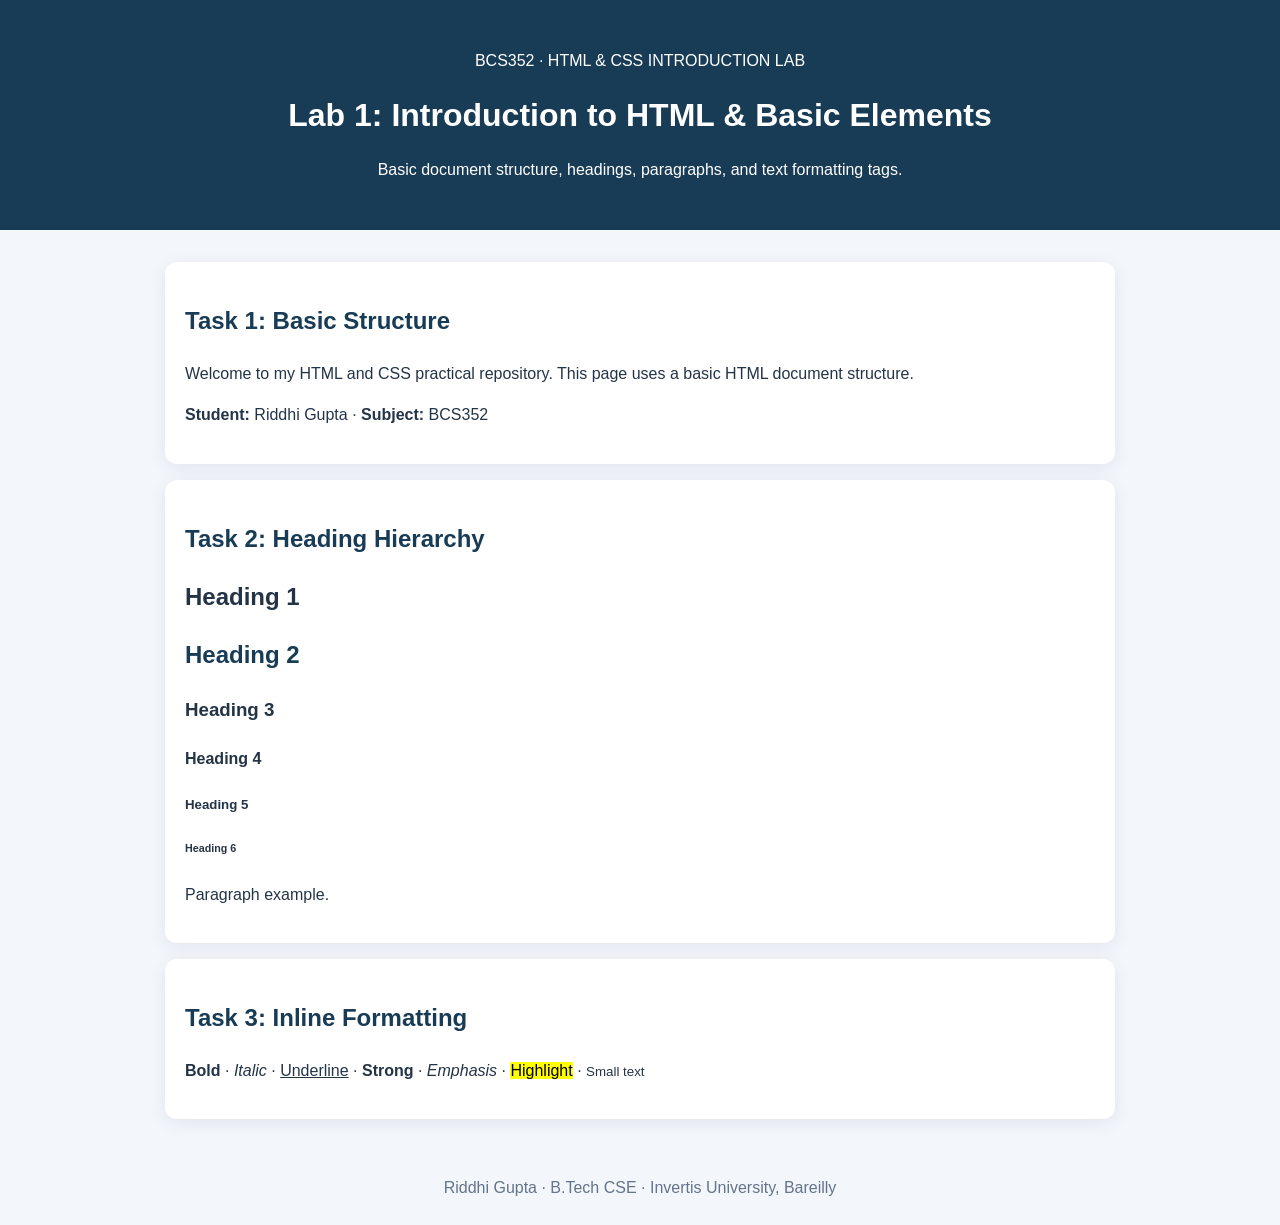
==== Lab1/index.html @ a1bbfea6 "Prepare HTML and CSS practicals for Riddhi Gupta" ====
<!DOCTYPE html>
<html lang="en"><head><meta charset="UTF-8"><meta name="viewport" content="width=device-width, initial-scale=1.0"><title>Lab 1: Introduction to HTML & Basic Elements</title><link rel="stylesheet" href="style.css"></head><body><header class="hero"><p>BCS352 · HTML &amp; CSS INTRODUCTION LAB</p><h1>Lab 1: Introduction to HTML & Basic Elements</h1><p>Basic document structure, headings, paragraphs, and text formatting tags.</p></header><main class="container"><section class="card"><h2>Task 1: Basic Structure</h2><p>Welcome to my HTML and CSS practical repository. This page uses a basic HTML document structure.</p><p><strong>Student:</strong> Riddhi Gupta · <strong>Subject:</strong> BCS352</p></section><section class="card"><h2>Task 2: Heading Hierarchy</h2><h1>Heading 1</h1><h2>Heading 2</h2><h3>Heading 3</h3><h4>Heading 4</h4><h5>Heading 5</h5><h6>Heading 6</h6><p>Paragraph example.</p></section><section class="card"><h2>Task 3: Inline Formatting</h2><p><b>Bold</b> · <i>Italic</i> · <u>Underline</u> · <strong>Strong</strong> · <em>Emphasis</em> · <mark>Highlight</mark> · <small>Small text</small></p></section></main><footer>Riddhi Gupta · B.Tech CSE · Invertis University, Bareilly</footer></body></html>
---- Lab1/style.css ----
*{box-sizing:border-box}body{margin:0;font:16px/1.6 Arial,sans-serif;color:#243447;background:#f3f6fb}.hero{background:#183b56;color:#fff;text-align:center;padding:2rem 1rem}.hero h1{margin:.25rem 0}.container{width:min(100% - 2rem,950px);margin:2rem auto}.card{background:#fff;padding:1.25rem;margin:1rem 0;border-radius:12px;box-shadow:0 4px 18px rgba(20,40,70,.08)}h2{color:#183b56}a{color:#1261a0}label{display:block;margin:.6rem 0}input,select{max-width:100%;padding:.6rem;border:1px solid #b8c7d9;border-radius:6px}button{padding:.7rem 1rem;border:0;border-radius:6px;background:#1261a0;color:white;cursor:pointer}.secondary{background:#63788a}fieldset{margin:1rem 0;padding:1rem;border:1px solid #b8c7d9;border-radius:8px}table{border-collapse:collapse;width:100%}th,td{padding:.7rem;border:1px solid #ccd6e0;text-align:left}th{background:#e7eef6}footer{text-align:center;color:#64748b;padding:1.5rem}.placeholder{min-height:140px;display:grid;place-items:center;border:2px dashed #99aabd;background:#e8eef5}.scroll{overflow-x:auto}.subhead{padding:1rem;background:#e2ebf4}.subhead h2{margin:.2rem 0}tbody tr:nth-child(even){background:#f0f5fa}@media(max-width:640px){.container{width:calc(100% - 1rem)}.card{padding:1rem}}
/* Lab-specific styles are included with the common practical styles. */
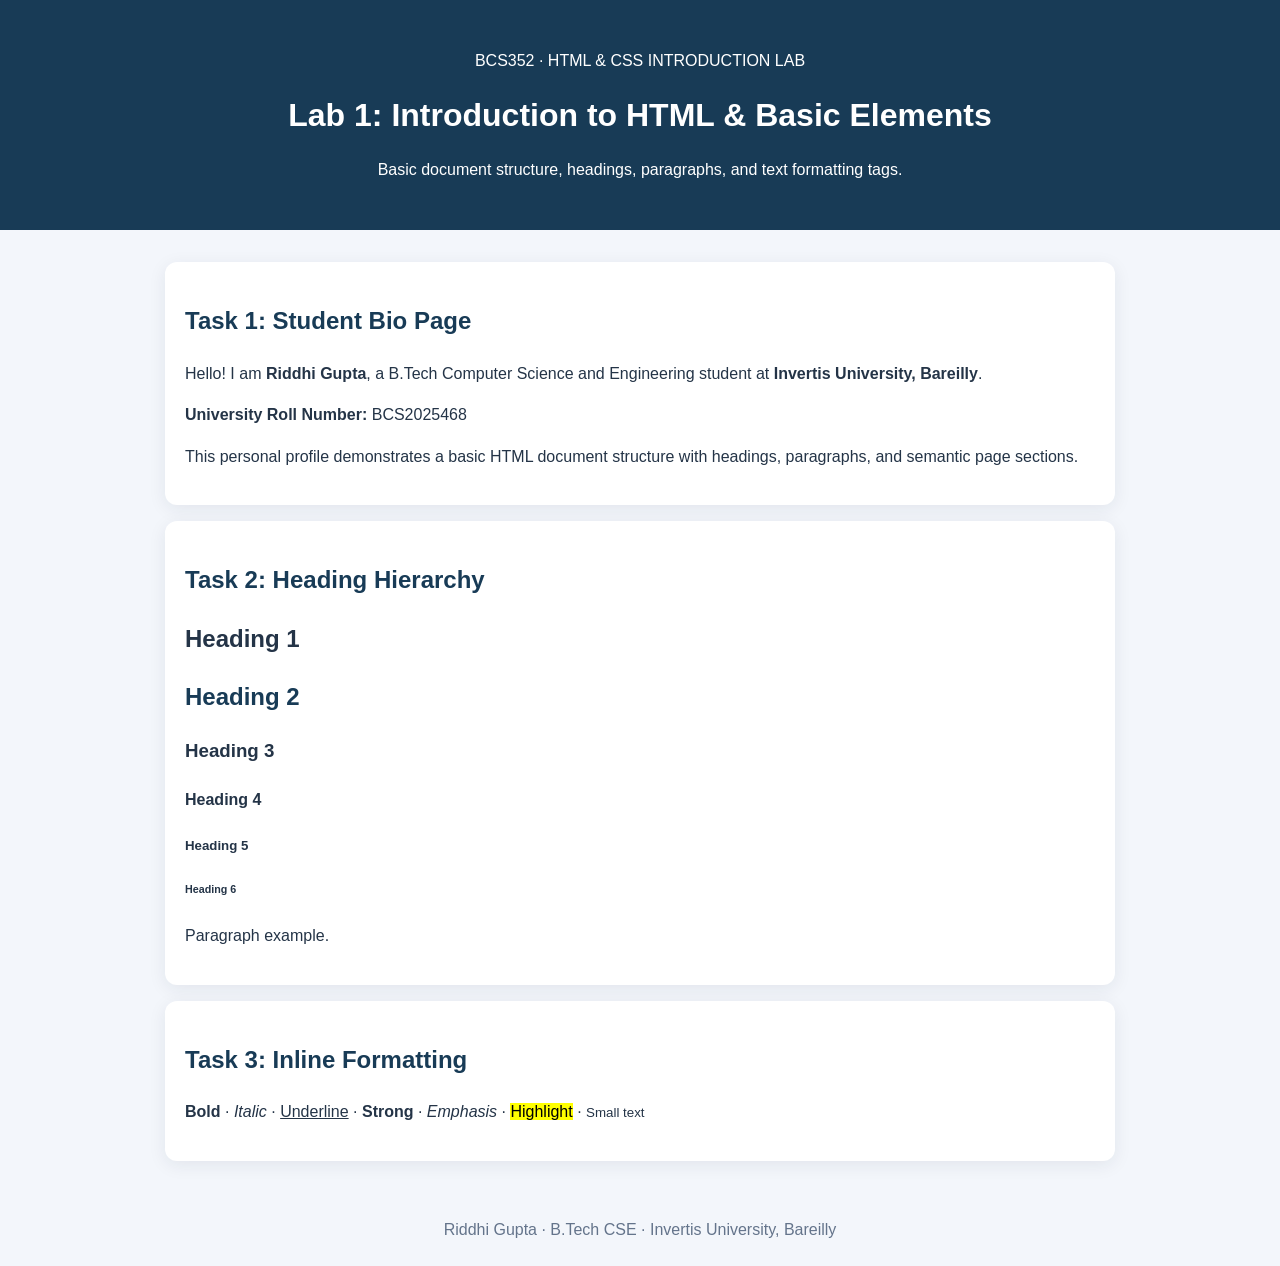
==== commit b2f28690: "Expand Lab 1 basic biography page with Riddhi's academic profile" ====
--- a/Lab1/index.html
+++ b/Lab1/index.html
@@ -1,2 +1,2 @@
 <!DOCTYPE html>
-<html lang="en"><head><meta charset="UTF-8"><meta name="viewport" content="width=device-width, initial-scale=1.0"><title>Lab 1: Introduction to HTML & Basic Elements</title><link rel="stylesheet" href="style.css"></head><body><header class="hero"><p>BCS352 · HTML &amp; CSS INTRODUCTION LAB</p><h1>Lab 1: Introduction to HTML & Basic Elements</h1><p>Basic document structure, headings, paragraphs, and text formatting tags.</p></header><main class="container"><section class="card"><h2>Task 1: Basic Structure</h2><p>Welcome to my HTML and CSS practical repository. This page uses a basic HTML document structure.</p><p><strong>Student:</strong> Riddhi Gupta · <strong>Subject:</strong> BCS352</p></section><section class="card"><h2>Task 2: Heading Hierarchy</h2><h1>Heading 1</h1><h2>Heading 2</h2><h3>Heading 3</h3><h4>Heading 4</h4><h5>Heading 5</h5><h6>Heading 6</h6><p>Paragraph example.</p></section><section class="card"><h2>Task 3: Inline Formatting</h2><p><b>Bold</b> · <i>Italic</i> · <u>Underline</u> · <strong>Strong</strong> · <em>Emphasis</em> · <mark>Highlight</mark> · <small>Small text</small></p></section></main><footer>Riddhi Gupta · B.Tech CSE · Invertis University, Bareilly</footer></body></html>
+<html lang="en"><head><meta charset="UTF-8"><meta name="viewport" content="width=device-width, initial-scale=1.0"><title>Lab 1: Introduction to HTML & Basic Elements</title><link rel="stylesheet" href="style.css"></head><body><header class="hero"><p>BCS352 · HTML &amp; CSS INTRODUCTION LAB</p><h1>Lab 1: Introduction to HTML & Basic Elements</h1><p>Basic document structure, headings, paragraphs, and text formatting tags.</p></header><main class="container"><section class="card"><h2>Task 1: Student Bio Page</h2><p>Hello! I am <strong>Riddhi Gupta</strong>, a B.Tech Computer Science and Engineering student at <strong>Invertis University, Bareilly</strong>.</p><p><strong>University Roll Number:</strong> BCS2025468</p><p>This personal profile demonstrates a basic HTML document structure with headings, paragraphs, and semantic page sections.</p></section><section class="card"><h2>Task 2: Heading Hierarchy</h2><h1>Heading 1</h1><h2>Heading 2</h2><h3>Heading 3</h3><h4>Heading 4</h4><h5>Heading 5</h5><h6>Heading 6</h6><p>Paragraph example.</p></section><section class="card"><h2>Task 3: Inline Formatting</h2><p><b>Bold</b> · <i>Italic</i> · <u>Underline</u> · <strong>Strong</strong> · <em>Emphasis</em> · <mark>Highlight</mark> · <small>Small text</small></p></section></main><footer>Riddhi Gupta · B.Tech CSE · Invertis University, Bareilly</footer></body></html>
